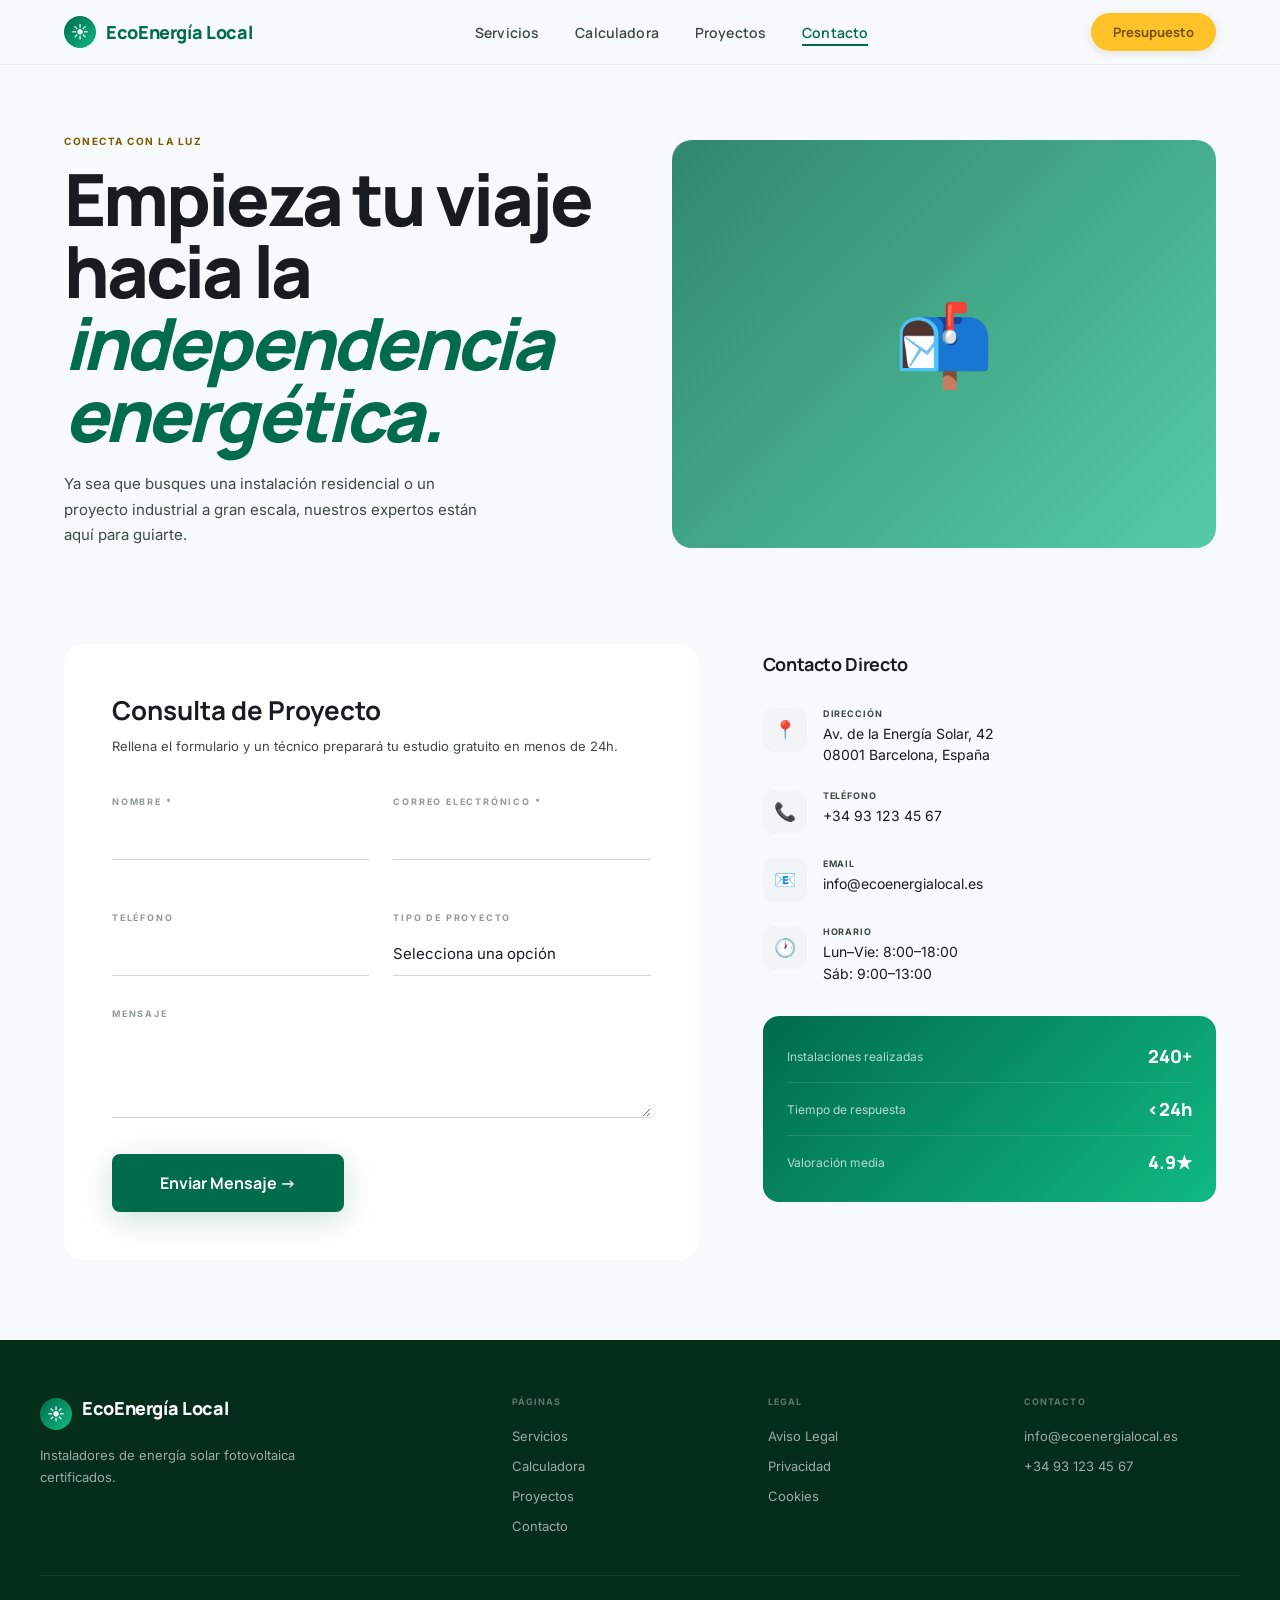
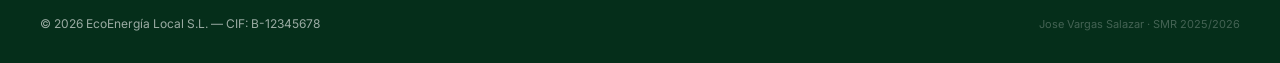
==== ecoenergia-web/contacto.html @ 50f52f73 "Add files via upload" ====
<!DOCTYPE html>
<html lang="es">
<head>
  <meta charset="UTF-8" />
  <meta name="viewport" content="width=device-width, initial-scale=1.0" />
  <meta name="description" content="Contacto — EcoEnergía Local S.L. Solicita tu presupuesto solar gratuito." />
  <title>Contacto | EcoEnergía Local S.L.</title>
  <link rel="preconnect" href="https://fonts.googleapis.com" />
  <link rel="preconnect" href="https://fonts.gstatic.com" crossorigin />
  <link href="https://fonts.googleapis.com/css2?family=Manrope:wght@300;400;600;700;800&family=Inter:wght@400;500;600;700&display=swap" rel="stylesheet" />
  <link rel="stylesheet" href="css/style.css" />
  <link rel="stylesheet" href="css/contacto.css" />
</head>
<body>

<!-- NAVBAR -->
<nav class="navbar" id="navbar">
  <div class="navbar__inner">
    <a href="servicios.html" class="navbar__brand">
      <div class="navbar__logo">☀</div>
      <span class="brand-name">EcoEnergía Local</span>
    </a>
    <ul class="navbar__links">
      <li><a href="servicios.html">Servicios</a></li>
      <li><a href="calculadora.html">Calculadora</a></li>
      <li><a href="portfolio.html">Proyectos</a></li>
      <li><a href="contacto.html" class="active">Contacto</a></li>
    </ul>
    <a href="contacto.html" class="btn-nav-cta desktop active">Presupuesto</a>
    <button class="navbar__burger" id="burgerBtn" aria-label="Abrir menú" aria-expanded="false">☰</button>
  </div>
  <div class="navbar__mobile" id="mobileMenu" aria-hidden="true">
    <a href="servicios.html">Servicios</a>
    <a href="calculadora.html">Calculadora</a>
    <a href="portfolio.html">Proyectos</a>
    <a href="contacto.html" class="active">Contacto</a>
    <a href="contacto.html" class="btn-nav-cta">Presupuesto</a>
  </div>
</nav>

<main>

  <!-- HERO -->
  <section class="cont-hero">
    <div class="container">
      <div class="cont-hero__grid">
        <div>
          <span class="eyebrow" style="color:var(--secondary)">Conecta con la luz</span>
          <h1 class="cont-hero__title">
            Empieza tu viaje hacia la
            <span class="cont-hero__accent">independencia energética.</span>
          </h1>
          <p class="cont-hero__sub">
            Ya sea que busques una instalación residencial o un proyecto industrial
            a gran escala, nuestros expertos están aquí para guiarte.
          </p>
        </div>
        <div class="cont-hero__img" aria-hidden="true">📬</div>
      </div>
    </div>
  </section>

  <!-- CONTENIDO PRINCIPAL -->
  <section class="cont-main">
    <div class="container">
      <div class="cont-layout">

        <!-- FORMULARIO -->
        <div class="cont-form-wrap" id="formWrap">
          <h2 class="cont-form__title">Consulta de Proyecto</h2>
          <p class="cont-form__sub">Rellena el formulario y un técnico preparará tu estudio gratuito en menos de 24h.</p>

          <!-- El action apunta al PHP -->
          <form
            class="cont-form"
            id="contactForm"
            action="php/procesar.php"
            method="POST"
            novalidate
          >
            <!-- Nombre + Email -->
            <div class="cont-form__row">
              <div class="cont-field">
                <label class="cont-label" for="nombre">Nombre *</label>
                <input id="nombre" name="nombre" type="text" class="cont-input" placeholder=" " required autocomplete="given-name" />
                <span class="cont-field__err" id="err-nombre" role="alert" aria-live="polite"></span>
              </div>
              <div class="cont-field">
                <label class="cont-label" for="email">Correo Electrónico *</label>
                <input id="email" name="email" type="email" class="cont-input" placeholder=" " required autocomplete="email" />
                <span class="cont-field__err" id="err-email" role="alert" aria-live="polite"></span>
              </div>
            </div>

            <!-- Teléfono + Tipo -->
            <div class="cont-form__row">
              <div class="cont-field">
                <label class="cont-label" for="telefono">Teléfono</label>
                <input id="telefono" name="telefono" type="tel" class="cont-input" placeholder=" " autocomplete="tel" />
              </div>
              <div class="cont-field">
                <label class="cont-label" for="tipo">Tipo de Proyecto</label>
                <select id="tipo" name="tipo" class="cont-input cont-select">
                  <option value="">Selecciona una opción</option>
                  <option value="residencial">Residencial — vivienda unifamiliar</option>
                  <option value="comunidad">Residencial — comunidad de vecinos</option>
                  <option value="comercial">Comercial / PYME</option>
                  <option value="industrial">Industrial / nave</option>
                </select>
              </div>
            </div>

            <!-- Mensaje -->
            <div class="cont-field">
              <label class="cont-label" for="mensaje">Mensaje</label>
              <textarea id="mensaje" name="mensaje" class="cont-input cont-textarea" placeholder=" " rows="3"></textarea>
            </div>

            <!-- Error global -->
            <div class="cont-form__global-err" id="globalErr" role="alert" aria-live="polite" hidden></div>

            <button type="submit" class="cont-form__btn" id="submitBtn">
              <span>Enviar Mensaje →</span>
              <span class="cont-form__btn-loading" aria-hidden="true">Enviando…</span>
            </button>
          </form>
        </div><!-- /cont-form-wrap -->

        <!-- ÉXITO (oculto por defecto, JS lo muestra) -->
        <div class="cont-success" id="successMsg" hidden aria-live="polite">
          <div class="cont-success__icon" aria-hidden="true">✅</div>
          <h3>¡Solicitud recibida!</h3>
          <p>Un técnico se pondrá en contacto contigo en menos de 24 horas para preparar tu estudio personalizado.</p>
          <a href="servicios.html" class="btn-primary" style="margin-top:24px">Volver a Servicios</a>
        </div>

        <!-- DATOS DE CONTACTO -->
        <aside class="cont-info">
          <h3 class="cont-info__title">Contacto Directo</h3>

          <div class="cont-info__items">
            <div class="cont-info__item">
              <div class="cont-info__icon" aria-hidden="true">📍</div>
              <div>
                <h4>Dirección</h4>
                <p>Av. de la Energía Solar, 42<br>08001 Barcelona, España</p>
              </div>
            </div>
            <div class="cont-info__item">
              <div class="cont-info__icon" aria-hidden="true">📞</div>
              <div>
                <h4>Teléfono</h4>
                <p><a href="tel:+34931234567">+34 93 123 45 67</a></p>
              </div>
            </div>
            <div class="cont-info__item">
              <div class="cont-info__icon" aria-hidden="true">📧</div>
              <div>
                <h4>Email</h4>
                <p><a href="mailto:info@ecoenergialocal.es">info@ecoenergialocal.es</a></p>
              </div>
            </div>
            <div class="cont-info__item">
              <div class="cont-info__icon" aria-hidden="true">🕐</div>
              <div>
                <h4>Horario</h4>
                <p>Lun–Vie: 8:00–18:00<br>Sáb: 9:00–13:00</p>
              </div>
            </div>
          </div>

          <!-- Mini stats -->
          <div class="cont-info__stats">
            <div class="cont-info__stat">
              <span>Instalaciones realizadas</span>
              <strong>240+</strong>
            </div>
            <div class="cont-info__stat">
              <span>Tiempo de respuesta</span>
              <strong>&lt;24h</strong>
            </div>
            <div class="cont-info__stat">
              <span>Valoración media</span>
              <strong>4.9★</strong>
            </div>
          </div>
        </aside>

      </div><!-- /cont-layout -->
    </div>
  </section>

</main>

<!-- FOOTER -->
<footer>
  <div class="footer__grid">
    <div class="footer__brand">
      <div style="display:flex;align-items:center;gap:10px;margin-bottom:12px">
        <div class="navbar__logo">☀</div>
        <span class="brand-name">EcoEnergía Local</span>
      </div>
      <p>Instaladores de energía solar fotovoltaica certificados.</p>
    </div>
    <div class="footer__col">
      <h4>Páginas</h4>
      <ul>
        <li><a href="servicios.html">Servicios</a></li>
        <li><a href="calculadora.html">Calculadora</a></li>
        <li><a href="portfolio.html">Proyectos</a></li>
        <li><a href="contacto.html">Contacto</a></li>
      </ul>
    </div>
    <div class="footer__col">
      <h4>Legal</h4>
      <ul>
        <li><a href="#">Aviso Legal</a></li>
        <li><a href="#">Privacidad</a></li>
        <li><a href="#">Cookies</a></li>
      </ul>
    </div>
    <div class="footer__col">
      <h4>Contacto</h4>
      <ul>
        <li><a href="mailto:info@ecoenergialocal.es">info@ecoenergialocal.es</a></li>
        <li><a href="tel:+34931234567">+34 93 123 45 67</a></li>
      </ul>
    </div>
  </div>
  <div class="footer__bottom">
    <p>© 2026 EcoEnergía Local S.L. — CIF: B-12345678</p>
    <span>Jose Vargas Salazar · SMR 2025/2026</span>
  </div>
</footer>

<script src="js/nav.js"></script>
<script src="js/contacto.js"></script>
</body>
</html>
---- ecoenergia-web/css/style.css ----
/* =============================================================
   style.css — Sistema de diseño "Luminous Stewardship" (Stitch)
   EcoEnergía Local S.L. | Jose Vargas Salazar | SMR 2025/2026
   =============================================================

   TOKENS DE COLOR (lumina_terra/DESIGN.md)
   --primary:          #006c49   Verde corporativo
   --secondary:        #795900   Dorado oscuro
   --sec-cont:         #ffc329   Dorado CTA
   --on-sec-cont:      #6f5100
   --surface:          #f7f9fb   Fondo base
   --surf-low:         #f2f4f6
   --surf-cont:        #eceef0
   --surf-high:        #e6e8ea
   --surf-highest:     #e0e3e5
   --surf-white:       #ffffff
   --on-surface:       #191c1e   Texto (no negro puro)
   --on-surf-var:      #3c4a42
   --outline-var:      #bbcabf
   --outline:          #6c7a71
   --prim-cont:        #10b981
   --prim-dim:         #4edea3
   --sec-fixed:        #ffdf9f
   ============================================================= */

/* ── Reset ─────────────────────────────────────────────────── */
*, *::before, *::after { box-sizing: border-box; margin: 0; padding: 0; }
html { scroll-behavior: smooth; font-size: 16px; }
body {
  font-family: 'Inter', sans-serif;
  background: #f7f9fb;
  color: #191c1e;
  -webkit-font-smoothing: antialiased;
  overflow-x: hidden;
}
img  { display: block; max-width: 100%; }
a    { text-decoration: none; color: inherit; }
ul   { list-style: none; padding: 0; }
input, select, textarea, button { font-family: inherit; }
::selection { background: #6ffbbe; color: #002113; }
:focus-visible { outline: 2px solid #006c49; outline-offset: 3px; border-radius: 4px; }

/* ── Variables globales ────────────────────────────────────── */
:root {
  --primary:      #006c49;
  --prim-dim:     #4edea3;
  --prim-cont:    #10b981;
  --prim-fixed:   #6ffbbe;
  --on-primary:   #ffffff;
  --secondary:    #795900;
  --sec-cont:     #ffc329;
  --sec-fixed:    #ffdf9f;
  --on-sec-cont:  #6f5100;
  --surface:      #f7f9fb;
  --surf-low:     #f2f4f6;
  --surf-cont:    #eceef0;
  --surf-high:    #e6e8ea;
  --surf-highest: #e0e3e5;
  --surf-white:   #ffffff;
  --on-surface:   #191c1e;
  --on-surf-var:  #3c4a42;
  --outline-var:  #bbcabf;
  --outline:      #6c7a71;
  --hero-dark:    #052e1a;
  --r-sm:   4px;
  --r-md:   8px;
  --r-lg:  12px;
  --r-xl:  16px;
  --r-2xl: 20px;
  --r-pill: 9999px;
  --shadow-card:  0 4px 20px rgba(25,28,30,.04);
  --shadow-float: 0 12px 40px rgba(25,28,30,.06);
  --shadow-hero:  0 32px 80px rgba(0,0,0,.12);
  --shadow-prim:  0 8px 32px rgba(0,108,73,.20);
  --transition:   0.25s cubic-bezier(.4,0,.2,1);
}

/* ── Tipografía ─────────────────────────────────────────────── */
h1, h2, h3, h4, .brand-name, .font-headline {
  font-family: 'Manrope', sans-serif;
}

/* ── Layout ─────────────────────────────────────────────────── */
.container {
  max-width: 1200px;
  margin: 0 auto;
  padding: 0 24px;
}

/* ── NAVBAR ─────────────────────────────────────────────────── */
.navbar {
  position: sticky;
  top: 0;
  z-index: 100;
  background: rgba(247,249,251,.90);
  backdrop-filter: blur(20px);
  -webkit-backdrop-filter: blur(20px);
  border-bottom: 1px solid rgba(187,202,191,.25);
}

.navbar__inner {
  display: flex;
  align-items: center;
  justify-content: space-between;
  height: 64px;
  max-width: 1200px;
  margin: 0 auto;
  padding: 0 24px;
}

.navbar__brand {
  display: flex;
  align-items: center;
  gap: 10px;
  text-decoration: none;
}

.navbar__logo {
  width: 32px; height: 32px;
  border-radius: 50%;
  background: linear-gradient(135deg, var(--primary), var(--prim-cont));
  display: flex; align-items: center; justify-content: center;
  font-size: 17px; color: #fff;
}

.brand-name {
  font-size: 18px;
  font-weight: 800;
  color: var(--primary);
  letter-spacing: -0.02em;
}

.navbar__links {
  display: flex;
  align-items: center;
  gap: 36px;
}

.navbar__links a {
  font-family: 'Manrope', sans-serif;
  font-size: 14px;
  font-weight: 600;
  color: var(--on-surf-var);
  letter-spacing: .01em;
  padding-bottom: 2px;
  border-bottom: 2px solid transparent;
  transition: color var(--transition), border-color var(--transition);
}

.navbar__links a:hover,
.navbar__links a.active {
  color: var(--primary);
  border-bottom-color: var(--primary);
}

.btn-nav-cta {
  background: var(--sec-cont);
  color: var(--on-sec-cont);
  border: none;
  border-radius: var(--r-pill);
  padding: 10px 22px;
  font-family: 'Manrope', sans-serif;
  font-weight: 700;
  font-size: 13px;
  cursor: pointer;
  box-shadow: 0 2px 8px rgba(121,89,0,.15);
  transition: box-shadow var(--transition), transform var(--transition);
}

.btn-nav-cta:hover {
  box-shadow: 0 4px 16px rgba(121,89,0,.25);
  transform: translateY(-1px);
}

/* Hamburguesa mobile */
.navbar__burger {
  display: none;
  background: none;
  border: none;
  cursor: pointer;
  font-size: 28px;
  color: var(--primary);
  padding: 4px;
  line-height: 1;
}

.navbar__mobile {
  display: none;
  flex-direction: column;
  gap: 4px;
  padding: 12px 24px 16px;
  background: var(--surf-white);
  border-top: 1px solid rgba(187,202,191,.25);
}

.navbar__mobile a {
  font-family: 'Manrope', sans-serif;
  font-size: 15px;
  font-weight: 600;
  color: var(--on-surface);
  padding: 12px 8px;
  border-radius: var(--r-md);
  transition: background var(--transition), color var(--transition);
}

.navbar__mobile a:hover,
.navbar__mobile a.active {
  background: rgba(0,108,73,.07);
  color: var(--primary);
}

.navbar__mobile .btn-nav-cta {
  margin-top: 8px;
  text-align: center;
}

/* ── FOOTER ─────────────────────────────────────────────────── */
footer {
  background: var(--hero-dark);
  color: rgba(255,255,255,.6);
  padding: 56px 24px 32px;
}

.footer__grid {
  display: grid;
  grid-template-columns: 2fr 1fr 1fr 1fr;
  gap: 40px;
  max-width: 1200px;
  margin: 0 auto 40px;
  padding-bottom: 40px;
  border-bottom: 1px solid rgba(255,255,255,.08);
}

.footer__brand .brand-name { color: #fff; margin-bottom: 12px; }
.footer__brand p { font-size: 13px; line-height: 1.7; max-width: 280px; }

.footer__col h4 {
  font-family: 'Inter', sans-serif;
  font-size: 9px;
  font-weight: 700;
  letter-spacing: .12em;
  text-transform: uppercase;
  color: rgba(255,255,255,.35);
  margin-bottom: 18px;
}

.footer__col ul { display: flex; flex-direction: column; gap: 10px; }

.footer__col ul a {
  font-size: 13px;
  color: rgba(255,255,255,.6);
  transition: color var(--transition);
}

.footer__col ul a:hover { color: var(--sec-cont); }

.footer__bottom {
  display: flex;
  justify-content: space-between;
  align-items: center;
  flex-wrap: wrap;
  gap: 8px;
  max-width: 1200px;
  margin: 0 auto;
}

.footer__bottom p  { font-size: 12px; }
.footer__bottom span { font-size: 11px; color: rgba(255,255,255,.25); }

/* ── BOTONES GLOBALES ────────────────────────────────────────── */
.btn-primary {
  display: inline-flex;
  align-items: center;
  gap: 8px;
  background: var(--primary);
  color: var(--on-primary);
  border: none;
  border-radius: var(--r-pill);
  padding: 16px 36px;
  font-family: 'Manrope', sans-serif;
  font-weight: 700;
  font-size: 14px;
  cursor: pointer;
  box-shadow: var(--shadow-prim);
  transition: background var(--transition), transform var(--transition), box-shadow var(--transition);
  text-decoration: none;
}

.btn-primary:hover {
  background: var(--prim-dim);
  color: var(--on-surface);
  transform: translateY(-2px);
  box-shadow: 0 12px 40px rgba(0,108,73,.3);
}

.btn-outline {
  display: inline-flex;
  align-items: center;
  gap: 8px;
  background: transparent;
  color: var(--primary);
  border: 2px solid var(--primary);
  border-radius: var(--r-pill);
  padding: 14px 32px;
  font-family: 'Manrope', sans-serif;
  font-weight: 700;
  font-size: 14px;
  cursor: pointer;
  transition: background var(--transition), color var(--transition);
  text-decoration: none;
}

.btn-outline:hover {
  background: rgba(0,108,73,.08);
}

/* ── EYEBROW LABEL ───────────────────────────────────────────── */
.eyebrow {
  display: inline-block;
  font-family: 'Inter', sans-serif;
  font-size: 10px;
  font-weight: 700;
  letter-spacing: .15em;
  text-transform: uppercase;
  color: var(--primary);
  margin-bottom: 16px;
}

/* ── SECCIÓN TÍTULO ─────────────────────────────────────────── */
.section-title {
  font-family: 'Manrope', sans-serif;
  font-weight: 800;
  font-size: clamp(1.8rem, 4vw, 2.8rem);
  color: var(--on-surface);
  letter-spacing: -0.03em;
  line-height: 1.08;
  margin-bottom: 16px;
}

.section-sub {
  font-family: 'Inter', sans-serif;
  font-size: 15px;
  color: var(--on-surf-var);
  line-height: 1.7;
  max-width: 560px;
}

/* ── GRID RESPONSIVE GENÉRICO ───────────────────────────────── */
/* 1 col → 2 col → 3 col  */
.grid-auto {
  display: grid;
  grid-template-columns: repeat(auto-fit, minmax(280px, 1fr));
  gap: 28px;
}

/* ── CARD BASE ──────────────────────────────────────────────── */
.card {
  background: var(--surf-white);
  border-radius: var(--r-2xl);
  border: 1px solid rgba(187,202,191,.3);
  box-shadow: var(--shadow-card);
  transition: box-shadow var(--transition), transform var(--transition);
}

.card:hover {
  box-shadow: var(--shadow-float);
  transform: translateY(-4px);
}

/* ── RESPONSIVE ─────────────────────────────────────────────── */
@media (max-width: 768px) {
  .navbar__links  { display: none; }
  .btn-nav-cta.desktop { display: none; }
  .navbar__burger { display: flex; }

  .footer__grid {
    grid-template-columns: 1fr 1fr;
    gap: 32px;
  }

  .footer__bottom {
    flex-direction: column;
    text-align: center;
  }
}

@media (max-width: 480px) {
  .footer__grid { grid-template-columns: 1fr; }
}
---- ecoenergia-web/css/contacto.css ----
/* ==========================================================
   contacto.css
   ========================================================== */

/* ── HERO ─────────────────────────────────────────────────── */
.cont-hero {
  padding: 64px 0 48px;
  background: var(--surface);
}

.cont-hero__grid {
  display: grid;
  grid-template-columns: 1fr 1fr;
  gap: 64px;
  align-items: end;
}

.cont-hero__title {
  font-family: 'Manrope', sans-serif;
  font-weight: 800;
  font-size: clamp(2.4rem, 6vw, 4.5rem);
  color: var(--on-surface);
  letter-spacing: -.04em;
  line-height: 1.0;
  margin-bottom: 20px;
}

.cont-hero__accent {
  color: var(--primary);
  font-style: italic;
}

.cont-hero__sub {
  font-size: 15px;
  color: var(--on-surf-var);
  line-height: 1.7;
  max-width: 420px;
}

.cont-hero__img {
  aspect-ratio: 4/3;
  border-radius: var(--r-2xl);
  background: linear-gradient(135deg, rgba(0,108,73,.8), rgba(16,185,129,.7));
  display: flex; align-items: center; justify-content: center;
  font-size: 80px;
  overflow: hidden;
}

/* ── MAIN ─────────────────────────────────────────────────── */
.cont-main {
  padding: 0 0 80px;
  background: var(--surface);
}

.cont-layout {
  display: grid;
  grid-template-columns: 7fr 5fr;
  gap: 64px;
  padding-top: 48px;
}

/* ── FORMULARIO ───────────────────────────────────────────── */
.cont-form-wrap {
  background: var(--surf-white);
  border-radius: var(--r-2xl);
  padding: 48px;
}

.cont-form__title {
  font-family: 'Manrope', sans-serif;
  font-size: 26px;
  font-weight: 700;
  color: var(--on-surface);
  margin-bottom: 8px;
}

.cont-form__sub {
  font-size: 13px;
  color: var(--on-surf-var);
  margin-bottom: 40px;
  line-height: 1.6;
}

.cont-form { display: flex; flex-direction: column; gap: 0; }

.cont-form__row {
  display: grid;
  grid-template-columns: 1fr 1fr;
  gap: 24px;
}

/* Campo con label flotante */
.cont-field {
  position: relative;
  padding-top: 20px;
  margin-bottom: 32px;
}

.cont-label {
  position: absolute;
  top: 0; left: 0;
  font-family: 'Inter', sans-serif;
  font-size: 9px;
  font-weight: 700;
  letter-spacing: .2em;
  text-transform: uppercase;
  color: rgba(108,122,113,.75);
  transition: color var(--transition);
}

.cont-field:focus-within .cont-label { color: var(--primary); }

/* Ghost border: solo línea inferior */
.cont-input {
  width: 100%;
  background: transparent;
  border: none;
  border-bottom: 1px solid rgba(108,122,113,.3);
  padding: 12px 0;
  font-family: 'Inter', sans-serif;
  font-size: 15px;
  color: var(--on-surface);
  outline: none;
  transition: border-color var(--transition);
}

.cont-input:focus { border-bottom-color: var(--primary); }

.cont-select { cursor: pointer; appearance: none; }

.cont-textarea {
  resize: vertical;
  min-height: 90px;
}

/* Error de campo */
.cont-field__err {
  display: block;
  font-size: 11px;
  color: #ba1a1a;
  margin-top: 4px;
  font-family: 'Inter', sans-serif;
  min-height: 16px;
}

/* Error global */
.cont-form__global-err {
  background: rgba(186,26,26,.08);
  color: #ba1a1a;
  font-family: 'Inter', sans-serif;
  font-size: 13px;
  padding: 12px 16px;
  border-radius: var(--r-md);
  margin-bottom: 16px;
  border-left: 3px solid #ba1a1a;
}

/* Botón enviar */
.cont-form__btn {
  display: inline-flex;
  align-items: center;
  justify-content: center;
  gap: 8px;
  background: var(--primary);
  color: var(--on-primary);
  border: none;
  border-radius: var(--r-md);
  padding: 18px 48px;
  font-family: 'Manrope', sans-serif;
  font-weight: 700;
  font-size: 16px;
  cursor: pointer;
  box-shadow: var(--shadow-prim);
  transition: background var(--transition), transform var(--transition);
  width: fit-content;
}

.cont-form__btn:hover {
  background: var(--prim-dim);
  color: var(--on-surface);
  transform: translateY(-2px);
}

.cont-form__btn:disabled {
  opacity: .7;
  cursor: not-allowed;
  transform: none;
}

/* Estado cargando */
.cont-form__btn-loading { display: none; }
.cont-form__btn--loading .cont-form__btn-loading { display: inline; }
.cont-form__btn--loading span:first-child { display: none; }

/* ── ÉXITO ────────────────────────────────────────────────── */
.cont-success {
  background: var(--surf-white);
  border-radius: var(--r-2xl);
  padding: 64px 48px;
  text-align: center;
}

.cont-success__icon { font-size: 56px; margin-bottom: 20px; }

.cont-success h3 {
  font-family: 'Manrope', sans-serif;
  font-size: 24px;
  font-weight: 800;
  color: var(--primary);
  margin-bottom: 12px;
}

.cont-success p {
  font-family: 'Inter', sans-serif;
  color: var(--on-surf-var);
  font-size: 15px;
  line-height: 1.6;
  max-width: 400px;
  margin: 0 auto;
}

/* ── INFO LATERAL ─────────────────────────────────────────── */
.cont-info { padding-top: 8px; }

.cont-info__title {
  font-family: 'Manrope', sans-serif;
  font-size: 18px;
  font-weight: 700;
  color: var(--on-surface);
  margin-bottom: 32px;
  letter-spacing: -.02em;
}

.cont-info__items {
  display: flex;
  flex-direction: column;
  gap: 24px;
  margin-bottom: 32px;
}

.cont-info__item {
  display: flex;
  gap: 16px;
  align-items: flex-start;
}

.cont-info__icon {
  width: 44px; height: 44px;
  background: var(--surf-low);
  border-radius: var(--r-lg);
  display: flex; align-items: center; justify-content: center;
  font-size: 18px;
  flex-shrink: 0;
}

.cont-info__item h4 {
  font-family: 'Inter', sans-serif;
  font-size: 9px;
  font-weight: 700;
  letter-spacing: .1em;
  text-transform: uppercase;
  color: var(--on-surf-var);
  margin-bottom: 4px;
}

.cont-info__item p, .cont-info__item a {
  font-family: 'Inter', sans-serif;
  font-size: 14px;
  color: var(--on-surface);
  line-height: 1.55;
}

.cont-info__item a:hover { color: var(--primary); }

/* Mini stats */
.cont-info__stats {
  background: linear-gradient(135deg, var(--primary), var(--prim-cont));
  border-radius: var(--r-xl);
  padding: 28px 24px;
}

.cont-info__stat {
  display: flex;
  justify-content: space-between;
  align-items: center;
  padding-bottom: 14px;
  margin-bottom: 14px;
  border-bottom: 1px solid rgba(255,255,255,.12);
}

.cont-info__stat:last-child {
  padding-bottom: 0;
  margin-bottom: 0;
  border-bottom: none;
}

.cont-info__stat span {
  font-family: 'Inter', sans-serif;
  font-size: 12px;
  color: rgba(255,255,255,.7);
}

.cont-info__stat strong {
  font-family: 'Manrope', sans-serif;
  font-weight: 800;
  font-size: 18px;
  color: #fff;
}

/* ── RESPONSIVE ───────────────────────────────────────────── */
@media (max-width: 900px) {
  .cont-hero__grid { grid-template-columns: 1fr; }
  .cont-hero__img  { aspect-ratio: 16/9; font-size: 60px; }
  .cont-layout     { grid-template-columns: 1fr; }
  .cont-form-wrap  { padding: 32px 24px; }
}

@media (max-width: 600px) {
  .cont-form__row { grid-template-columns: 1fr; }
  .cont-form__btn { width: 100%; }
  .cont-hero__title { font-size: 2.2rem; }
}
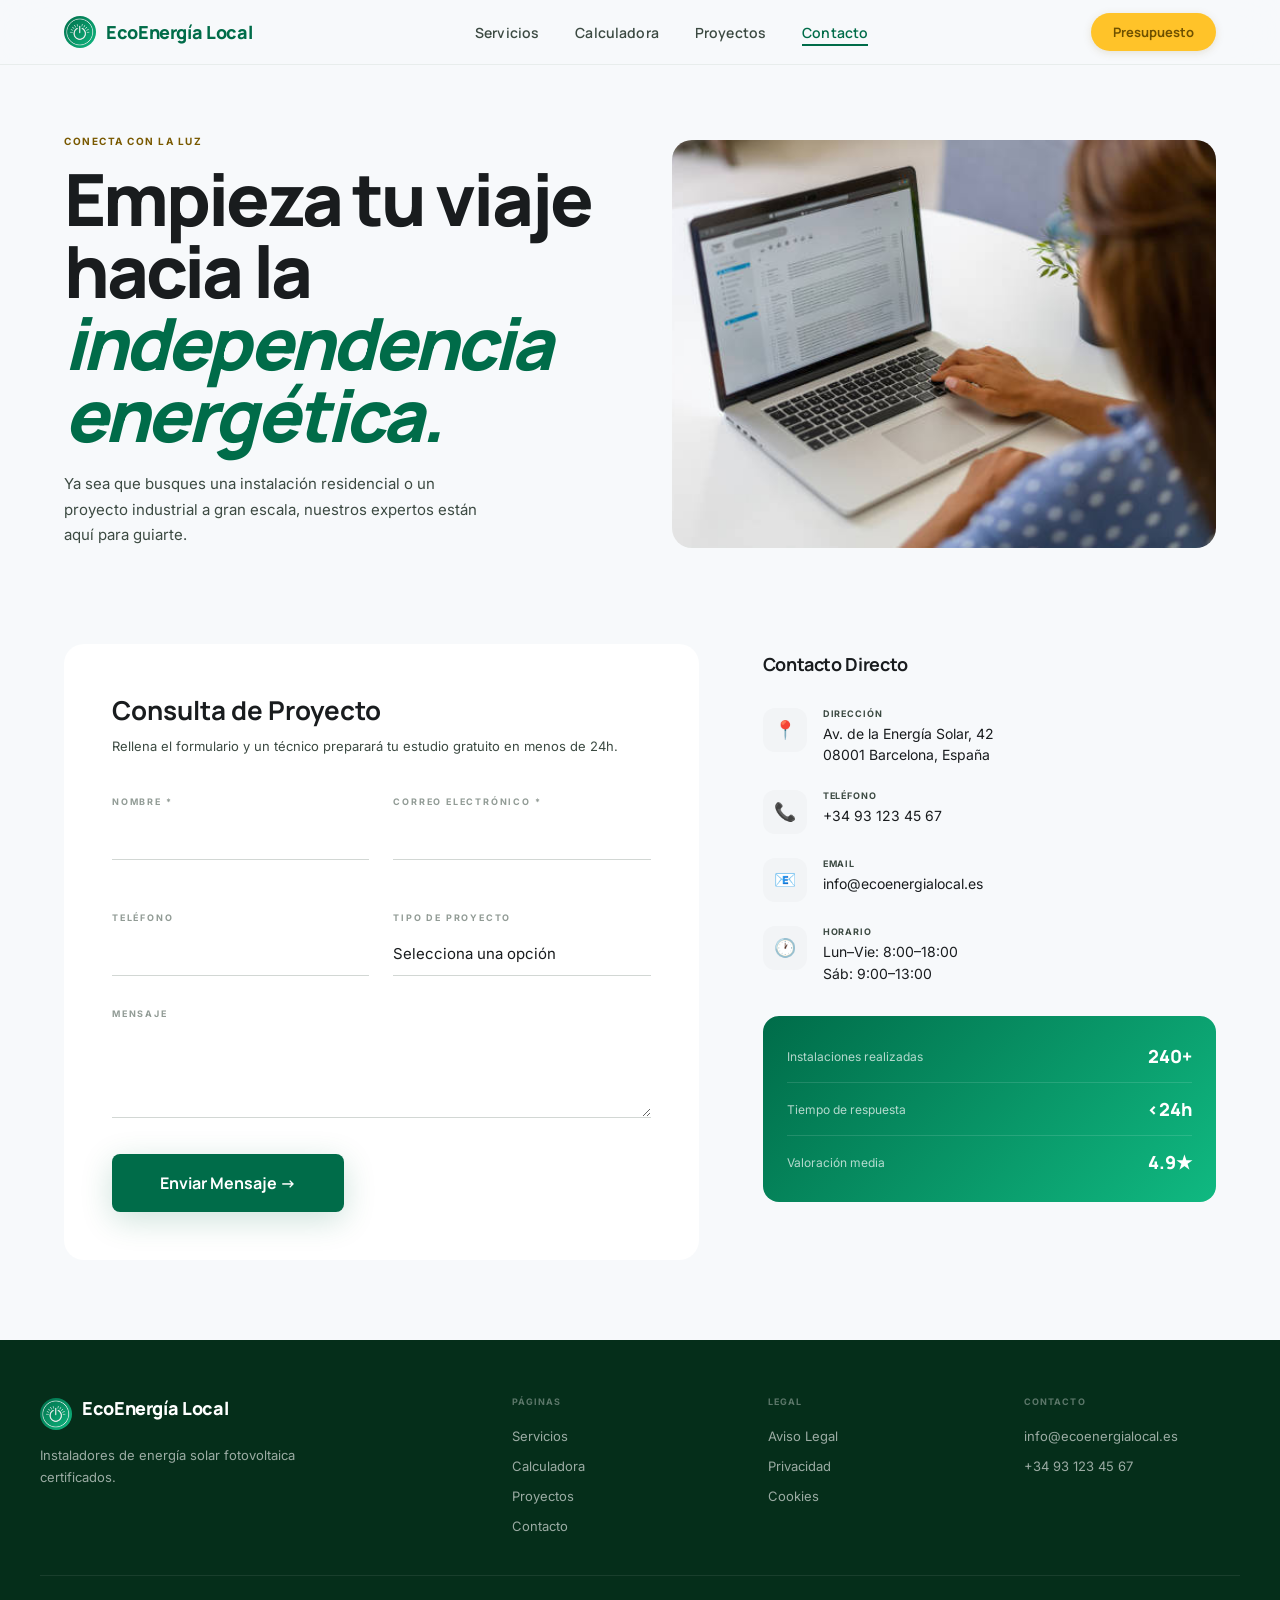
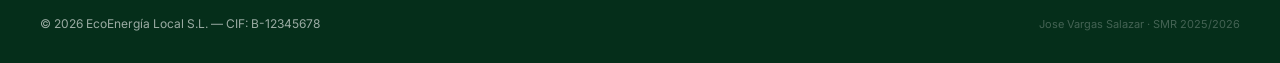
==== commit 2c8a474e: "Add files via upload" ====
--- a/ecoenergia-web/contacto.html
+++ b/ecoenergia-web/contacto.html
@@ -15,22 +15,23 @@
 
 <!-- NAVBAR -->
 <nav class="navbar" id="navbar">
+  <input type="checkbox" id="menu-toggle">
   <div class="navbar__inner">
-    <a href="servicios.html" class="navbar__brand">
-      <div class="navbar__logo">☀</div>
+    <a href="index.html" class="navbar__brand">
+      <div class="navbar__logo"><img src="img/logo.png" alt=""></div>
       <span class="brand-name">EcoEnergía Local</span>
     </a>
     <ul class="navbar__links">
-      <li><a href="servicios.html">Servicios</a></li>
+      <li><a href="index.html">Servicios</a></li>
       <li><a href="calculadora.html">Calculadora</a></li>
       <li><a href="portfolio.html">Proyectos</a></li>
       <li><a href="contacto.html" class="active">Contacto</a></li>
     </ul>
     <a href="contacto.html" class="btn-nav-cta desktop active">Presupuesto</a>
-    <button class="navbar__burger" id="burgerBtn" aria-label="Abrir menú" aria-expanded="false">☰</button>
+    <label for="menu-toggle" class="navbar__burger" aria-label="Abrir menú">☰</label>
   </div>
   <div class="navbar__mobile" id="mobileMenu" aria-hidden="true">
-    <a href="servicios.html">Servicios</a>
+    <a href="index.html">Servicios</a>
     <a href="calculadora.html">Calculadora</a>
     <a href="portfolio.html">Proyectos</a>
     <a href="contacto.html" class="active">Contacto</a>
@@ -55,7 +56,7 @@
             a gran escala, nuestros expertos están aquí para guiarte.
           </p>
         </div>
-        <div class="cont-hero__img" aria-hidden="true">📬</div>
+        <div class="cont-hero__img" aria-hidden="true"><img src="img/contacto.jpg" alt=""></div>
       </div>
     </div>
   </section>
@@ -74,9 +75,7 @@
           <form
             class="cont-form"
             id="contactForm"
-            action="php/procesar.php"
-            method="POST"
-            novalidate
+            action="#"
           >
             <!-- Nombre + Email -->
             <div class="cont-form__row">
@@ -131,7 +130,7 @@
           <div class="cont-success__icon" aria-hidden="true">✅</div>
           <h3>¡Solicitud recibida!</h3>
           <p>Un técnico se pondrá en contacto contigo en menos de 24 horas para preparar tu estudio personalizado.</p>
-          <a href="servicios.html" class="btn-primary" style="margin-top:24px">Volver a Servicios</a>
+          <a href="index.html" class="btn-primary" style="margin-top:24px">Volver a Servicios</a>
         </div>
 
         <!-- DATOS DE CONTACTO -->
@@ -197,7 +196,7 @@
   <div class="footer__grid">
     <div class="footer__brand">
       <div style="display:flex;align-items:center;gap:10px;margin-bottom:12px">
-        <div class="navbar__logo">☀</div>
+        <div class="navbar__logo"><img src="img/logo.png" alt=""></div>
         <span class="brand-name">EcoEnergía Local</span>
       </div>
       <p>Instaladores de energía solar fotovoltaica certificados.</p>
@@ -205,7 +204,7 @@
     <div class="footer__col">
       <h4>Páginas</h4>
       <ul>
-        <li><a href="servicios.html">Servicios</a></li>
+        <li><a href="index.html">Servicios</a></li>
         <li><a href="calculadora.html">Calculadora</a></li>
         <li><a href="portfolio.html">Proyectos</a></li>
         <li><a href="contacto.html">Contacto</a></li>
@@ -233,7 +232,5 @@
   </div>
 </footer>
 
-<script src="js/nav.js"></script>
-<script src="js/contacto.js"></script>
 </body>
 </html>
--- a/ecoenergia-web/css/style.css
+++ b/ecoenergia-web/css/style.css
@@ -172,11 +172,10 @@
   transform: translateY(-1px);
 }
 
-/* Hamburguesa mobile */
+/* Hamburguesa mobile - CSS ONLY */
+#menu-toggle { display: none; }
 .navbar__burger {
   display: none;
-  background: none;
-  border: none;
   cursor: pointer;
   font-size: 28px;
   color: var(--primary);
@@ -191,6 +190,10 @@
   padding: 12px 24px 16px;
   background: var(--surf-white);
   border-top: 1px solid rgba(187,202,191,.25);
+}
+
+#menu-toggle:checked ~ .navbar__mobile {
+  display: flex;
 }
 
 .navbar__mobile a {
@@ -346,11 +349,23 @@
 }
 
 /* ── GRID RESPONSIVE GENÉRICO ───────────────────────────────── */
-/* 1 col → 2 col → 3 col  */
-.grid-auto {
+/* 1 col móvil -> 3 col escritorio  */
+.grid-responsive {
   display: grid;
-  grid-template-columns: repeat(auto-fit, minmax(280px, 1fr));
+  grid-template-columns: 1fr;
   gap: 28px;
+}
+
+@media (min-width: 768px) {
+  .grid-responsive {
+    grid-template-columns: repeat(2, 1fr);
+  }
+}
+
+@media (min-width: 1024px) {
+  .grid-responsive {
+    grid-template-columns: repeat(3, 1fr);
+  }
 }
 
 /* ── CARD BASE ──────────────────────────────────────────────── */
--- a/ecoenergia-web/css/contacto.css
+++ b/ecoenergia-web/css/contacto.css
@@ -44,6 +44,12 @@
   display: flex; align-items: center; justify-content: center;
   font-size: 80px;
   overflow: hidden;
+}
+
+.cont-hero__img img {
+  width: 100%;
+  height: 100%;
+  object-fit: cover;
 }
 
 /* ── MAIN ─────────────────────────────────────────────────── */
